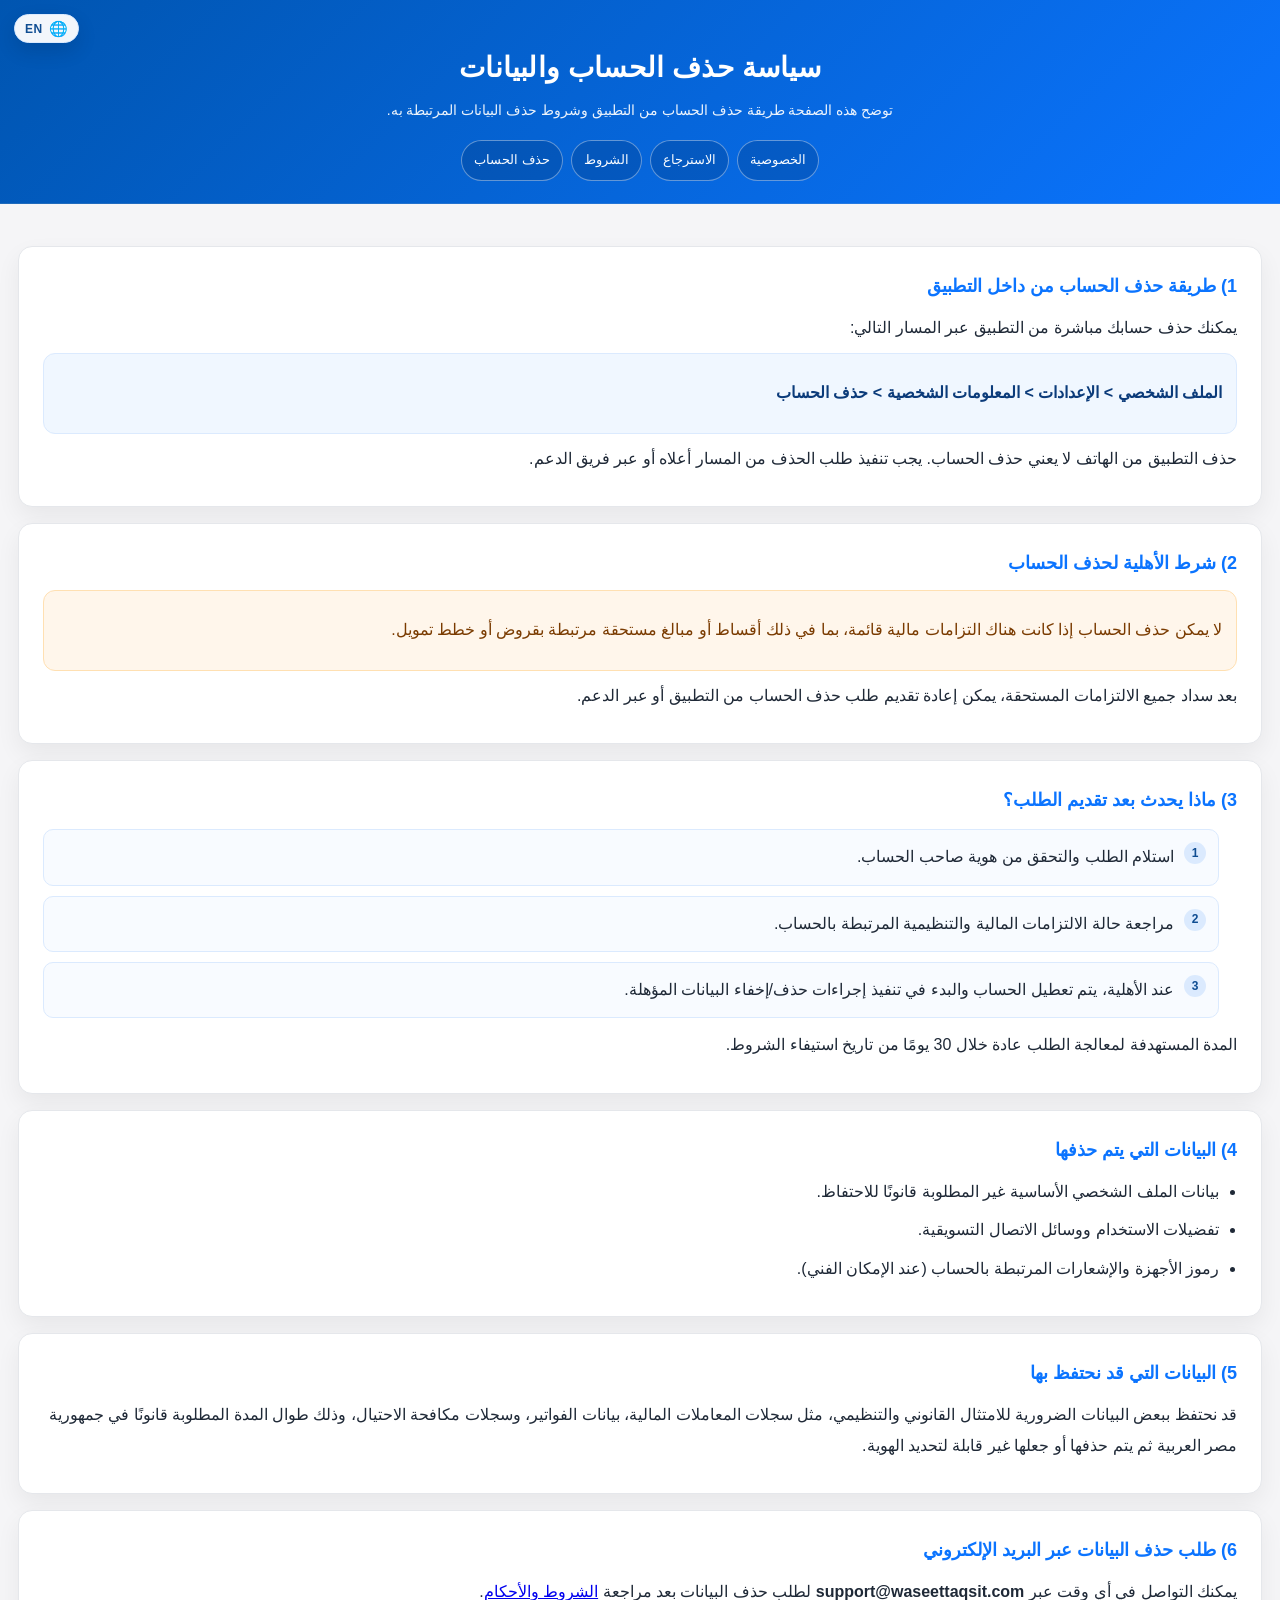
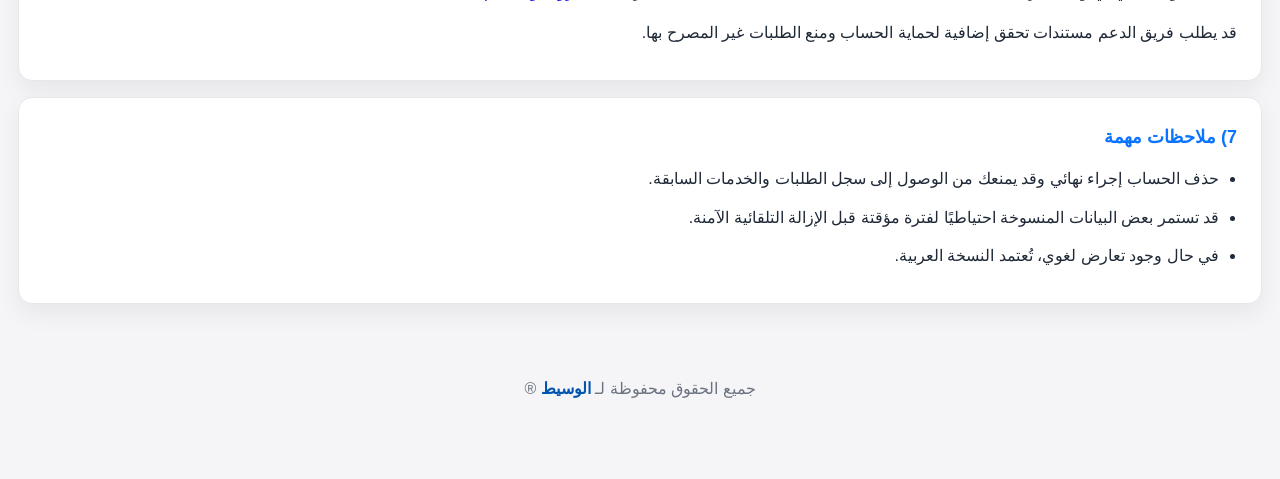
==== delete-account/index.html @ f2c420b5 "update pages: terms - privacy policy - return policy - delete account" ====
<!DOCTYPE html>
<html lang="ar" dir="rtl">
<head>
  <meta charset="UTF-8" />
  <meta name="viewport" content="width=device-width, initial-scale=1" />
  <title>حذف الحساب - عالم التقسيط</title>
  <link rel="stylesheet" href="../assets/policy.css" />
</head>
<body>
  <button class="lang-toggle" id="langToggle" type="button" aria-label="Switch language">
    <span class="lang-icon" aria-hidden="true">&#127760;</span>
    <span class="lang-code">EN</span>
  </button>

  <header class="topbar">
    <div class="page">
      <h1>
        <span data-lang="ar">سياسة حذف الحساب والبيانات</span>
        <span data-lang="en">Account Deletion and Data Removal Policy</span>
      </h1>
      <p>
        <span data-lang="ar">توضح هذه الصفحة طريقة حذف الحساب من التطبيق وشروط حذف البيانات المرتبطة به.</span>
        <span data-lang="en">This page explains how users can delete their account and request deletion of related data.</span>
      </p>
      <nav class="policy-nav">
        <a href="../privacy-policy/index.html"><span data-lang="ar">الخصوصية</span><span data-lang="en">Privacy</span></a>
        <a href="../return-policy/index.html"><span data-lang="ar">الاسترجاع</span><span data-lang="en">Returns</span></a>
        <a href="../terms/index.html"><span data-lang="ar">الشروط</span><span data-lang="en">Terms</span></a>
        <a href="../delete-account/index.html"><span data-lang="ar">حذف الحساب</span><span data-lang="en">Delete Account</span></a>
      </nav>
    </div>
  </header>

  <main class="page policy-main">
    <section class="card" data-lang="ar">
      <h2>1) طريقة حذف الحساب من داخل التطبيق</h2>
      <p>يمكنك حذف حسابك مباشرة من التطبيق عبر المسار التالي:</p>
      <div class="notice">
        <p><strong>الملف الشخصي &gt; الإعدادات &gt; المعلومات الشخصية &gt; حذف الحساب</strong></p>
      </div>
      <p>
        حذف التطبيق من الهاتف لا يعني حذف الحساب. يجب تنفيذ طلب الحذف من المسار أعلاه أو عبر فريق الدعم.
      </p>
    </section>

    <section class="card" data-lang="ar">
      <h2>2) شرط الأهلية لحذف الحساب</h2>
      <div class="notice notice--warning">
        <p>
          لا يمكن حذف الحساب إذا كانت هناك التزامات مالية قائمة، بما في ذلك أقساط أو مبالغ مستحقة مرتبطة بقروض أو خطط تمويل.
        </p>
      </div>
      <p>
        بعد سداد جميع الالتزامات المستحقة، يمكن إعادة تقديم طلب حذف الحساب من التطبيق أو عبر الدعم.
      </p>
    </section>

    <section class="card" data-lang="ar">
      <h2>3) ماذا يحدث بعد تقديم الطلب؟</h2>
      <ol class="steps">
        <li>استلام الطلب والتحقق من هوية صاحب الحساب.</li>
        <li>مراجعة حالة الالتزامات المالية والتنظيمية المرتبطة بالحساب.</li>
        <li>عند الأهلية، يتم تعطيل الحساب والبدء في تنفيذ إجراءات حذف/إخفاء البيانات المؤهلة.</li>
      </ol>
      <p>المدة المستهدفة لمعالجة الطلب عادة خلال 30 يومًا من تاريخ استيفاء الشروط.</p>
    </section>

    <section class="card" data-lang="ar">
      <h2>4) البيانات التي يتم حذفها</h2>
      <ul>
        <li>بيانات الملف الشخصي الأساسية غير المطلوبة قانونًا للاحتفاظ.</li>
        <li>تفضيلات الاستخدام ووسائل الاتصال التسويقية.</li>
        <li>رموز الأجهزة والإشعارات المرتبطة بالحساب (عند الإمكان الفني).</li>
      </ul>
    </section>

    <section class="card" data-lang="ar">
      <h2>5) البيانات التي قد نحتفظ بها</h2>
      <p>
        قد نحتفظ ببعض البيانات الضرورية للامتثال القانوني والتنظيمي، مثل سجلات المعاملات المالية، بيانات الفواتير، وسجلات مكافحة الاحتيال، وذلك طوال المدة المطلوبة قانونًا في جمهورية مصر العربية ثم يتم حذفها أو جعلها غير قابلة لتحديد الهوية.
      </p>
    </section>

    <section class="card" data-lang="ar">
      <h2>6) طلب حذف البيانات عبر البريد الإلكتروني</h2>
      <p>
        يمكنك التواصل في أي وقت عبر <strong>support@waseettaqsit.com</strong> لطلب حذف البيانات بعد مراجعة <a href="../terms/">الشروط والأحكام</a>.
      </p>
      <p>
        قد يطلب فريق الدعم مستندات تحقق إضافية لحماية الحساب ومنع الطلبات غير المصرح بها.
      </p>
    </section>

    <section class="card" data-lang="ar">
      <h2>7) ملاحظات مهمة</h2>
      <ul>
        <li>حذف الحساب إجراء نهائي وقد يمنعك من الوصول إلى سجل الطلبات والخدمات السابقة.</li>
        <li>قد تستمر بعض البيانات المنسوخة احتياطيًا لفترة مؤقتة قبل الإزالة التلقائية الآمنة.</li>
        <li>في حال وجود تعارض لغوي، تُعتمد النسخة العربية.</li>
      </ul>
    </section>

    <section class="card" data-lang="en">
      <h2>1) How to Delete Your Account in the App</h2>
      <p>You can delete your account directly from the mobile app through:</p>
      <div class="notice">
        <p><strong>Profile &gt; Settings &gt; Personal Information &gt; Delete Account</strong></p>
      </div>
      <p>
        Uninstalling the app does not delete your account. You must submit the deletion request through the path above or through support.
      </p>
    </section>

    <section class="card" data-lang="en">
      <h2>2) Eligibility Condition for Account Deletion</h2>
      <div class="notice notice--warning">
        <p>
          An account cannot be deleted while there are outstanding financial obligations, including unpaid installments, loan dues, or any active financing liabilities.
        </p>
      </div>
      <p>
        Once all due obligations are fully settled, you may submit the deletion request again from the app or by contacting support.
      </p>
    </section>

    <section class="card" data-lang="en">
      <h2>3) What Happens After You Submit a Request?</h2>
      <ol class="steps">
        <li>We receive the request and verify account ownership.</li>
        <li>We review financial and regulatory status linked to the account.</li>
        <li>If eligible, we deactivate the account and start deletion/anonymization of eligible data.</li>
      </ol>
      <p>Target processing time is typically within 30 days once conditions are met.</p>
    </section>

    <section class="card" data-lang="en">
      <h2>4) Data That Will Be Deleted</h2>
      <ul>
        <li>Core profile data that is not legally required to be retained.</li>
        <li>Usage preferences and marketing contact settings.</li>
        <li>Account-linked device/notification tokens where technically feasible.</li>
      </ul>
    </section>

    <section class="card" data-lang="en">
      <h2>5) Data We May Retain</h2>
      <p>
        We may retain limited records required for legal and regulatory compliance, such as financial transaction logs, invoicing records, and fraud-prevention records, for the legally mandated retention period in Egypt, then delete or anonymize them.
      </p>
    </section>

    <section class="card" data-lang="en">
      <h2>6) Request Data Deletion by Email</h2>
      <p>
        You may contact <strong>support@waseettaqsit.com</strong> at any time to request data deletion after reviewing the <a href="../terms/">Terms and Conditions</a>.
      </p>
      <p>
        For account safety, support may request additional identity verification before processing.
      </p>
    </section>

    <section class="card" data-lang="en">
      <h2>7) Important Notes</h2>
      <ul>
        <li>Account deletion is final and may remove access to past order/service history.</li>
        <li>Some backup copies may remain temporarily before secure automatic purge.</li>
        <li>If language versions differ, the Arabic version prevails.</li>
      </ul>
    </section>

    <footer>
      <p>
        <span data-lang="ar">جميع الحقوق محفوظة لـ <a href="http://waseettaqsit.com/" target="_blank" rel="noopener noreferrer">الوسيط</a> ®</span>
        <span data-lang="en">All rights reserved to <a href="http://waseettaqsit.com/" target="_blank" rel="noopener noreferrer">Al-Waseet</a> ®</span>
      </p>
    </footer>
  </main>

  <script src="../assets/policy.js"></script>
</body>
</html>
---- assets/policy.css ----
:root {
  --brand: #0055b0;
  --brand-2: #0b74ff;
  --bg: #f5f5f7;
  --text: #1f2937;
  --muted: #6b7280;
  --card: #ffffff;
  --border: #e5e7eb;
  --shadow: 0 10px 25px rgba(0, 0, 0, 0.06);
  --radius: 14px;
  --max: 1360px;
  --pad: 18px;
}

* {
  box-sizing: border-box;
}

html,
body {
  margin: 0;
  min-height: 100%;
}

body {
  font-family: Arial, sans-serif;
  background: var(--bg);
  color: var(--text);
  line-height: 1.9;
}

.page {
  max-width: var(--max);
  margin: 0 auto;
  padding: 24px var(--pad) 48px;
}

.topbar {
  background: linear-gradient(135deg, var(--brand), var(--brand-2));
  color: #fff;
  border-bottom: 1px solid rgba(255, 255, 255, 0.12);
}

.topbar .page {
  padding-top: 48px;
  padding-bottom: 22px;
}

.topbar h1 {
  margin: 0;
  font-size: clamp(20px, 2.2vw, 30px);
  line-height: 1.4;
  text-align: center;
  font-weight: 800;
  letter-spacing: 0.2px;
}

.topbar p {
  margin: 10px 0 0;
  text-align: center;
  color: rgba(255, 255, 255, 0.92);
  font-size: 14px;
}

.policy-nav {
  margin-top: 16px;
  display: flex;
  justify-content: center;
  flex-wrap: wrap;
  gap: 8px;
}

.policy-nav a {
  text-decoration: none;
  color: #f8fbff;
  font-size: 13px;
  padding: 7px 12px;
  border-radius: 999px;
  border: 1px solid rgba(255, 255, 255, 0.38);
  background: rgba(4, 35, 82, 0.2);
  transition: background-color 0.2s ease, border-color 0.2s ease;
}

.policy-nav a:hover,
.policy-nav a:focus-visible {
  background: rgba(255, 255, 255, 0.24);
  border-color: rgba(255, 255, 255, 0.7);
}

main,
.policy-main {
  display: grid;
  grid-template-columns: 1fr;
  gap: 16px;
  margin-top: 18px;
}

section,
.card {
  background: var(--card);
  border: 1px solid var(--border);
  border-radius: var(--radius);
  box-shadow: var(--shadow);
  padding: 18px;
}

section h2,
.card h2 {
  margin: 0 0 10px;
  font-size: 18px;
  color: var(--brand-2);
}

section h3,
.card h3 {
  margin: 12px 0 8px;
  font-size: 16px;
  color: #0f4d92;
}

section p,
.card p {
  margin: 10px 0;
}

ul,
ol {
  margin: 10px 0;
  padding-inline-start: 22px;
}

html[dir="rtl"] ul,
html[dir="rtl"] ol {
  padding-right: 18px;
  padding-left: 0;
}

li {
  margin: 8px 0;
}

.note,
.notice {
  background: #f0f7ff;
  border: 1px solid #dbeafe;
  color: #0b3b7a;
  padding: 14px;
  border-radius: 12px;
}

.notice--warning {
  background: #fff6eb;
  border-color: #ffe0b2;
  color: #7a3b00;
}

.divider {
  margin-top: 8px;
  padding: 12px 16px;
  border-radius: var(--radius);
  border: 1px solid var(--border);
  background: #fff;
  box-shadow: var(--shadow);
  display: flex;
  align-items: center;
  justify-content: space-between;
  gap: 12px;
  flex-wrap: wrap;
}

.divider h2 {
  margin: 0;
  font-size: 18px;
  color: var(--text);
}

.badge {
  font-size: 12px;
  padding: 6px 10px;
  border-radius: 999px;
  background: #eef2ff;
  border: 1px solid #e0e7ff;
  color: #3730a3;
  white-space: nowrap;
}

.englishWrap {
  direction: ltr;
  text-align: left;
  color: #3f3f46;
}

.englishWrap h2 {
  color: #7a1b1b;
}

.steps {
  margin: 12px 0;
  padding: 0;
  list-style: none;
  counter-reset: step;
  display: grid;
  gap: 10px;
}

.steps li {
  position: relative;
  background: #f8fbff;
  border: 1px solid #dbeafe;
  border-radius: 10px;
  padding: 12px 14px 12px 44px;
  margin: 0;
}

.steps li::before {
  counter-increment: step;
  content: counter(step);
  position: absolute;
  left: 12px;
  top: 12px;
  width: 22px;
  height: 22px;
  border-radius: 50%;
  font-size: 12px;
  font-weight: 700;
  background: #dbeafe;
  color: #0f4d92;
  display: flex;
  align-items: center;
  justify-content: center;
}

html[dir="rtl"] .steps li {
  padding: 12px 44px 12px 14px;
}

html[dir="rtl"] .steps li::before {
  right: 12px;
  left: auto;
}

footer {
  margin-top: 20px;
  padding: 18px 0 10px;
  color: var(--muted);
  text-align: center;
}

footer a {
  color: var(--brand);
  text-decoration: none;
  font-weight: 700;
}

footer a:hover,
footer a:focus-visible {
  text-decoration: underline;
}

.lang-toggle {
  position: fixed;
  top: 14px;
  left: 14px;
  z-index: 50;
  border: 1px solid #dbeafe;
  background: rgba(255, 255, 255, 0.95);
  color: #0f4d92;
  border-radius: 999px;
  padding: 6px 10px;
  display: inline-flex;
  align-items: center;
  gap: 6px;
  cursor: pointer;
  box-shadow: 0 8px 20px rgba(0, 0, 0, 0.12);
}

.lang-toggle:hover,
.lang-toggle:focus-visible {
  background: #ffffff;
  border-color: #93c5fd;
}

.lang-toggle .lang-icon {
  line-height: 1;
  font-size: 15px;
}

.lang-toggle .lang-code {
  font-size: 12px;
  letter-spacing: 0.5px;
  font-weight: 700;
}

.is-hidden {
  display: none !important;
}

html[lang="ar"] [data-lang="en"],
html[lang="en"] [data-lang="ar"] {
  display: none;
}

@media (min-width: 900px) {
  section,
  .card {
    padding: 22px 24px;
  }
}

@media (max-width: 600px) {
  .topbar .page {
    padding-top: 58px;
  }

  .lang-toggle {
    top: 10px;
    left: 10px;
  }
}
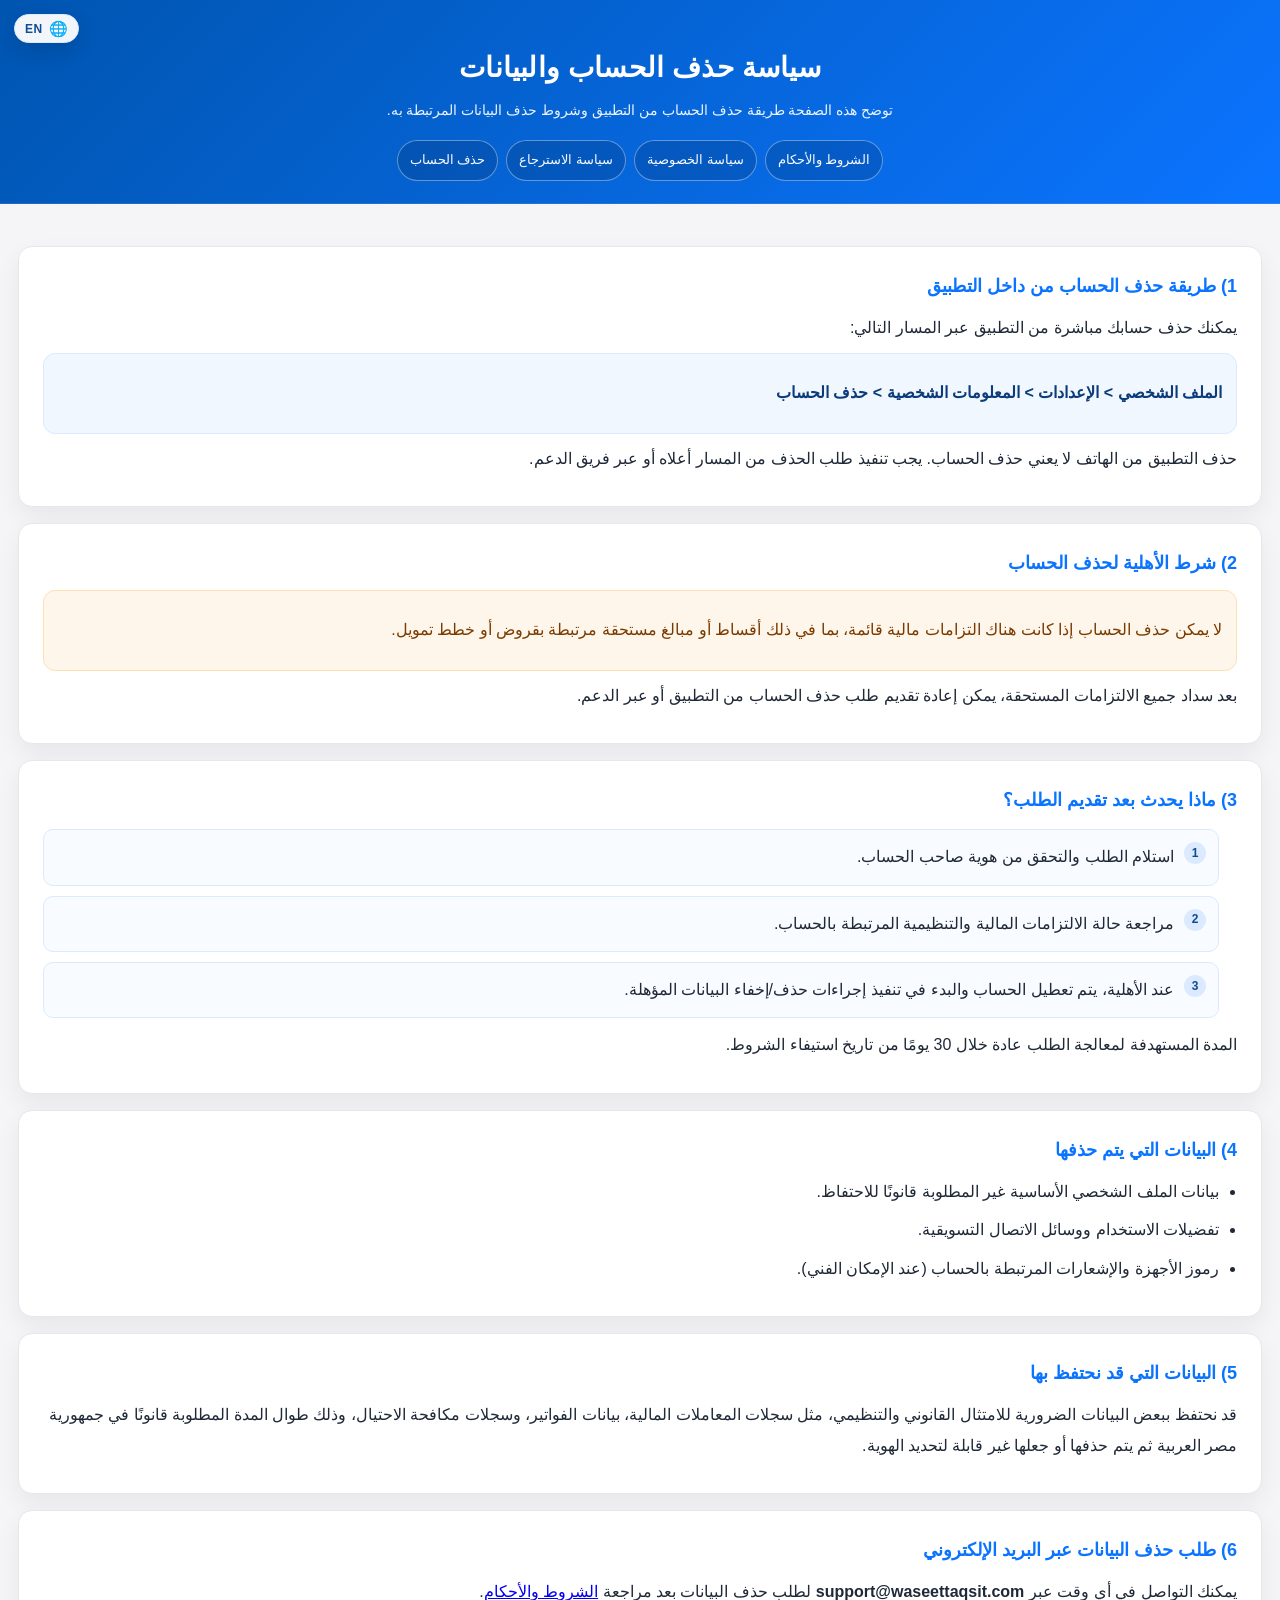
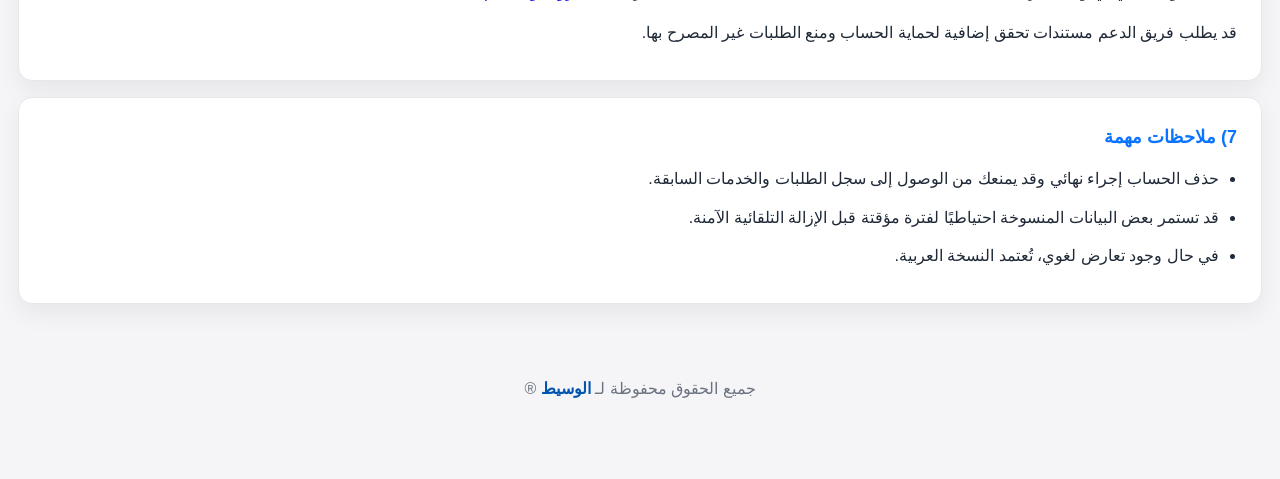
==== commit 32c3db72: "update pages v1.1: terms - privacy policy - return policy - delete account" ====
--- a/delete-account/index.html
+++ b/delete-account/index.html
@@ -1,181 +1,165 @@
 <!DOCTYPE html>
-<html lang="ar" dir="rtl">
+
+<html dir="rtl" lang="ar">
 <head>
-  <meta charset="UTF-8" />
-  <meta name="viewport" content="width=device-width, initial-scale=1" />
-  <title>حذف الحساب - عالم التقسيط</title>
-  <link rel="stylesheet" href="../assets/policy.css" />
+<meta charset="utf-8"/>
+<meta content="width=device-width, initial-scale=1" name="viewport"/>
+<title>حذف الحساب - عالم التقسيط</title>
+<link href="../assets/policy.css" rel="stylesheet"/>
 </head>
 <body>
-  <button class="lang-toggle" id="langToggle" type="button" aria-label="Switch language">
-    <span class="lang-icon" aria-hidden="true">&#127760;</span>
-    <span class="lang-code">EN</span>
-  </button>
-
-  <header class="topbar">
-    <div class="page">
-      <h1>
-        <span data-lang="ar">سياسة حذف الحساب والبيانات</span>
-        <span data-lang="en">Account Deletion and Data Removal Policy</span>
-      </h1>
-      <p>
-        <span data-lang="ar">توضح هذه الصفحة طريقة حذف الحساب من التطبيق وشروط حذف البيانات المرتبطة به.</span>
-        <span data-lang="en">This page explains how users can delete their account and request deletion of related data.</span>
-      </p>
-      <nav class="policy-nav">
-        <a href="../privacy-policy/index.html"><span data-lang="ar">الخصوصية</span><span data-lang="en">Privacy</span></a>
-        <a href="../return-policy/index.html"><span data-lang="ar">الاسترجاع</span><span data-lang="en">Returns</span></a>
-        <a href="../terms/index.html"><span data-lang="ar">الشروط</span><span data-lang="en">Terms</span></a>
-        <a href="../delete-account/index.html"><span data-lang="ar">حذف الحساب</span><span data-lang="en">Delete Account</span></a>
-      </nav>
-    </div>
-  </header>
-
-  <main class="page policy-main">
-    <section class="card" data-lang="ar">
-      <h2>1) طريقة حذف الحساب من داخل التطبيق</h2>
-      <p>يمكنك حذف حسابك مباشرة من التطبيق عبر المسار التالي:</p>
-      <div class="notice">
-        <p><strong>الملف الشخصي &gt; الإعدادات &gt; المعلومات الشخصية &gt; حذف الحساب</strong></p>
-      </div>
-      <p>
+<button aria-label="Switch language" class="lang-toggle" id="langToggle" type="button">
+<span aria-hidden="true" class="lang-icon">🌐</span>
+<span class="lang-code">EN</span>
+</button>
+<header class="topbar">
+<div class="page">
+<h1>
+<span data-lang="ar">سياسة حذف الحساب والبيانات</span>
+<span data-lang="en">Account and data deletion policy</span>
+</h1>
+<p>
+<span data-lang="ar">توضح هذه الصفحة طريقة حذف الحساب من التطبيق وشروط حذف البيانات المرتبطة به.</span>
+<span data-lang="en">This page explains how to delete an account from the application and the conditions for deleting the data associated with it.</span>
+</p>
+<nav class="policy-nav">
+<a href="../terms/index.html"><span data-lang="ar">الشروط والأحكام</span><span data-lang="en">Terms &amp; Conditions</span></a>
+<a href="../privacy-policy/index.html"><span data-lang="ar">سياسة الخصوصية</span><span data-lang="en">Privacy Policy</span></a>
+<a href="../return-policy/index.html"><span data-lang="ar">سياسة الاسترجاع</span><span data-lang="en">Return Policy</span></a>
+<a href="../delete-account/index.html"><span data-lang="ar">حذف الحساب</span><span data-lang="en">Delete Account</span></a>
+</nav>
+</div>
+</header>
+<main class="page policy-main">
+<section class="card" data-lang="ar">
+<h2>1) طريقة حذف الحساب من داخل التطبيق</h2>
+<p>يمكنك حذف حسابك مباشرة من التطبيق عبر المسار التالي:</p>
+<div class="notice">
+<p><strong>الملف الشخصي &gt; الإعدادات &gt; المعلومات الشخصية &gt; حذف الحساب</strong></p>
+</div>
+<p>
         حذف التطبيق من الهاتف لا يعني حذف الحساب. يجب تنفيذ طلب الحذف من المسار أعلاه أو عبر فريق الدعم.
       </p>
-    </section>
-
-    <section class="card" data-lang="ar">
-      <h2>2) شرط الأهلية لحذف الحساب</h2>
-      <div class="notice notice--warning">
-        <p>
+</section>
+<section class="card" data-lang="ar">
+<h2>2) شرط الأهلية لحذف الحساب</h2>
+<div class="notice notice--warning">
+<p>
           لا يمكن حذف الحساب إذا كانت هناك التزامات مالية قائمة، بما في ذلك أقساط أو مبالغ مستحقة مرتبطة بقروض أو خطط تمويل.
         </p>
-      </div>
-      <p>
+</div>
+<p>
         بعد سداد جميع الالتزامات المستحقة، يمكن إعادة تقديم طلب حذف الحساب من التطبيق أو عبر الدعم.
       </p>
-    </section>
-
-    <section class="card" data-lang="ar">
-      <h2>3) ماذا يحدث بعد تقديم الطلب؟</h2>
-      <ol class="steps">
-        <li>استلام الطلب والتحقق من هوية صاحب الحساب.</li>
-        <li>مراجعة حالة الالتزامات المالية والتنظيمية المرتبطة بالحساب.</li>
-        <li>عند الأهلية، يتم تعطيل الحساب والبدء في تنفيذ إجراءات حذف/إخفاء البيانات المؤهلة.</li>
-      </ol>
-      <p>المدة المستهدفة لمعالجة الطلب عادة خلال 30 يومًا من تاريخ استيفاء الشروط.</p>
-    </section>
-
-    <section class="card" data-lang="ar">
-      <h2>4) البيانات التي يتم حذفها</h2>
-      <ul>
-        <li>بيانات الملف الشخصي الأساسية غير المطلوبة قانونًا للاحتفاظ.</li>
-        <li>تفضيلات الاستخدام ووسائل الاتصال التسويقية.</li>
-        <li>رموز الأجهزة والإشعارات المرتبطة بالحساب (عند الإمكان الفني).</li>
-      </ul>
-    </section>
-
-    <section class="card" data-lang="ar">
-      <h2>5) البيانات التي قد نحتفظ بها</h2>
-      <p>
+</section>
+<section class="card" data-lang="ar">
+<h2>3) ماذا يحدث بعد تقديم الطلب؟</h2>
+<ol class="steps">
+<li>استلام الطلب والتحقق من هوية صاحب الحساب.</li>
+<li>مراجعة حالة الالتزامات المالية والتنظيمية المرتبطة بالحساب.</li>
+<li>عند الأهلية، يتم تعطيل الحساب والبدء في تنفيذ إجراءات حذف/إخفاء البيانات المؤهلة.</li>
+</ol>
+<p>المدة المستهدفة لمعالجة الطلب عادة خلال 30 يومًا من تاريخ استيفاء الشروط.</p>
+</section>
+<section class="card" data-lang="ar">
+<h2>4) البيانات التي يتم حذفها</h2>
+<ul>
+<li>بيانات الملف الشخصي الأساسية غير المطلوبة قانونًا للاحتفاظ.</li>
+<li>تفضيلات الاستخدام ووسائل الاتصال التسويقية.</li>
+<li>رموز الأجهزة والإشعارات المرتبطة بالحساب (عند الإمكان الفني).</li>
+</ul>
+</section>
+<section class="card" data-lang="ar">
+<h2>5) البيانات التي قد نحتفظ بها</h2>
+<p>
         قد نحتفظ ببعض البيانات الضرورية للامتثال القانوني والتنظيمي، مثل سجلات المعاملات المالية، بيانات الفواتير، وسجلات مكافحة الاحتيال، وذلك طوال المدة المطلوبة قانونًا في جمهورية مصر العربية ثم يتم حذفها أو جعلها غير قابلة لتحديد الهوية.
       </p>
-    </section>
-
-    <section class="card" data-lang="ar">
-      <h2>6) طلب حذف البيانات عبر البريد الإلكتروني</h2>
-      <p>
-        يمكنك التواصل في أي وقت عبر <strong>support@waseettaqsit.com</strong> لطلب حذف البيانات بعد مراجعة <a href="../terms/">الشروط والأحكام</a>.
+</section>
+<section class="card" data-lang="ar">
+<h2>6) طلب حذف البيانات عبر البريد الإلكتروني</h2>
+<p>
+        يمكنك التواصل في أي وقت عبر <strong>support@waseettaqsit.com</strong> لطلب حذف البيانات بعد مراجعة <a href="../terms/index.html">الشروط والأحكام</a>.
       </p>
-      <p>
+<p>
         قد يطلب فريق الدعم مستندات تحقق إضافية لحماية الحساب ومنع الطلبات غير المصرح بها.
       </p>
-    </section>
-
-    <section class="card" data-lang="ar">
-      <h2>7) ملاحظات مهمة</h2>
-      <ul>
-        <li>حذف الحساب إجراء نهائي وقد يمنعك من الوصول إلى سجل الطلبات والخدمات السابقة.</li>
-        <li>قد تستمر بعض البيانات المنسوخة احتياطيًا لفترة مؤقتة قبل الإزالة التلقائية الآمنة.</li>
-        <li>في حال وجود تعارض لغوي، تُعتمد النسخة العربية.</li>
-      </ul>
-    </section>
-
-    <section class="card" data-lang="en">
-      <h2>1) How to Delete Your Account in the App</h2>
-      <p>You can delete your account directly from the mobile app through:</p>
-      <div class="notice">
-        <p><strong>Profile &gt; Settings &gt; Personal Information &gt; Delete Account</strong></p>
-      </div>
-      <p>
-        Uninstalling the app does not delete your account. You must submit the deletion request through the path above or through support.
+</section>
+<section class="card" data-lang="ar">
+<h2>7) ملاحظات مهمة</h2>
+<ul>
+<li>حذف الحساب إجراء نهائي وقد يمنعك من الوصول إلى سجل الطلبات والخدمات السابقة.</li>
+<li>قد تستمر بعض البيانات المنسوخة احتياطيًا لفترة مؤقتة قبل الإزالة التلقائية الآمنة.</li>
+<li>في حال وجود تعارض لغوي، تُعتمد النسخة العربية.</li>
+</ul>
+</section>
+<section class="card" data-lang="en">
+<h2>1) How to delete the account from within the application</h2>
+<p>You can delete your account directly from the application via the following path:</p>
+<div class="notice">
+<p><strong>Profile &gt; Settings &gt; Personal information &gt; Delete account</strong></p>
+</div>
+<p>
+        Deleting the application from the phone does not mean deleting the account. The deletion request must be executed from the above path or through the support team.
       </p>
-    </section>
-
-    <section class="card" data-lang="en">
-      <h2>2) Eligibility Condition for Account Deletion</h2>
-      <div class="notice notice--warning">
-        <p>
-          An account cannot be deleted while there are outstanding financial obligations, including unpaid installments, loan dues, or any active financing liabilities.
+</section>
+<section class="card" data-lang="en">
+<h2>2) Eligibility requirement to delete the account</h2>
+<div class="notice notice--warning">
+<p>
+          The account cannot be deleted if there are outstanding financial obligations, including installments or outstanding amounts associated with loans or financing plans.
         </p>
-      </div>
-      <p>
-        Once all due obligations are fully settled, you may submit the deletion request again from the app or by contacting support.
+</div>
+<p>
+        After paying all outstanding obligations, the account deletion request can be resubmitted from the application or via support.
       </p>
-    </section>
-
-    <section class="card" data-lang="en">
-      <h2>3) What Happens After You Submit a Request?</h2>
-      <ol class="steps">
-        <li>We receive the request and verify account ownership.</li>
-        <li>We review financial and regulatory status linked to the account.</li>
-        <li>If eligible, we deactivate the account and start deletion/anonymization of eligible data.</li>
-      </ol>
-      <p>Target processing time is typically within 30 days once conditions are met.</p>
-    </section>
-
-    <section class="card" data-lang="en">
-      <h2>4) Data That Will Be Deleted</h2>
-      <ul>
-        <li>Core profile data that is not legally required to be retained.</li>
-        <li>Usage preferences and marketing contact settings.</li>
-        <li>Account-linked device/notification tokens where technically feasible.</li>
-      </ul>
-    </section>
-
-    <section class="card" data-lang="en">
-      <h2>5) Data We May Retain</h2>
-      <p>
-        We may retain limited records required for legal and regulatory compliance, such as financial transaction logs, invoicing records, and fraud-prevention records, for the legally mandated retention period in Egypt, then delete or anonymize them.
+</section>
+<section class="card" data-lang="en">
+<h2>3) What happens after submitting the application?</h2>
+<ol class="steps">
+<li>Receive the request and verify the identity of the account holder.</li>
+<li>Review the status of financial and regulatory obligations associated with the account.</li>
+<li>Upon eligibility, the account is deactivated and actions to delete/hide eligible data are initiated.</li>
+</ol>
+<p>The target period for processing the application is usually within 30 days from the date the conditions are met.</p>
+</section>
+<section class="card" data-lang="en">
+<h2>4) Data being deleted</h2>
+<ul>
+<li>Basic profile data that is not legally required to be retained.</li>
+<li>Usage preferences and marketing communications.</li>
+<li>Device icons and notifications associated with the account (when technically feasible).</li>
+</ul>
+</section>
+<section class="card" data-lang="en">
+<h2>5) Data we may hold</h2>
+<p>
+        We may retain certain data necessary for legal and regulatory compliance, such as financial transaction records, billing data, and anti-fraud records, for as long as legally required in the Arab Republic of Egypt and then delete it or make it non-identifiable.
       </p>
-    </section>
-
-    <section class="card" data-lang="en">
-      <h2>6) Request Data Deletion by Email</h2>
-      <p>
-        You may contact <strong>support@waseettaqsit.com</strong> at any time to request data deletion after reviewing the <a href="../terms/">Terms and Conditions</a>.
+</section>
+<section class="card" data-lang="en">
+<h2>6) Request data deletion via email</h2>
+<p>
+        You can communicate at any time via <strong>support@waseettaqsit.com</strong> To request deletion of data after review <a href="../terms/index.html">Terms and Conditions</a>.
       </p>
-      <p>
-        For account safety, support may request additional identity verification before processing.
+<p>
+        The support team may request additional verification documents to protect the account and prevent unauthorized requests.
       </p>
-    </section>
-
-    <section class="card" data-lang="en">
-      <h2>7) Important Notes</h2>
-      <ul>
-        <li>Account deletion is final and may remove access to past order/service history.</li>
-        <li>Some backup copies may remain temporarily before secure automatic purge.</li>
-        <li>If language versions differ, the Arabic version prevails.</li>
-      </ul>
-    </section>
-
-    <footer>
-      <p>
-        <span data-lang="ar">جميع الحقوق محفوظة لـ <a href="http://waseettaqsit.com/" target="_blank" rel="noopener noreferrer">الوسيط</a> ®</span>
-        <span data-lang="en">All rights reserved to <a href="http://waseettaqsit.com/" target="_blank" rel="noopener noreferrer">Al-Waseet</a> ®</span>
-      </p>
-    </footer>
-  </main>
-
-  <script src="../assets/policy.js"></script>
+</section>
+<section class="card" data-lang="en">
+<h2>7) Important notes</h2>
+<ul>
+<li>Deleting your account is final and may prevent you from accessing your previous order history and services.</li>
+<li>Some backed up data may persist for a temporary period before safe automatic removal.</li>
+<li>In the event of a linguistic conflict, the Arabic version shall prevail.</li>
+</ul>
+</section>
+<footer>
+<p>
+<span data-lang="ar">جميع الحقوق محفوظة لـ <a href="http://waseettaqsit.com/" rel="noopener noreferrer" target="_blank">الوسيط</a> ®</span>
+<span data-lang="en">All rights reserved to <a href="http://waseettaqsit.com/" rel="noopener noreferrer" target="_blank">Al-Waseet</a> ®</span>
+</p>
+</footer>
+</main>
+<script src="../assets/policy.js"></script>
 </body>
 </html>
--- a/assets/policy.css
+++ b/assets/policy.css
@@ -187,11 +187,6 @@
 .englishWrap {
   direction: ltr;
   text-align: left;
-  color: #3f3f46;
-}
-
-.englishWrap h2 {
-  color: #7a1b1b;
 }
 
 .steps {
